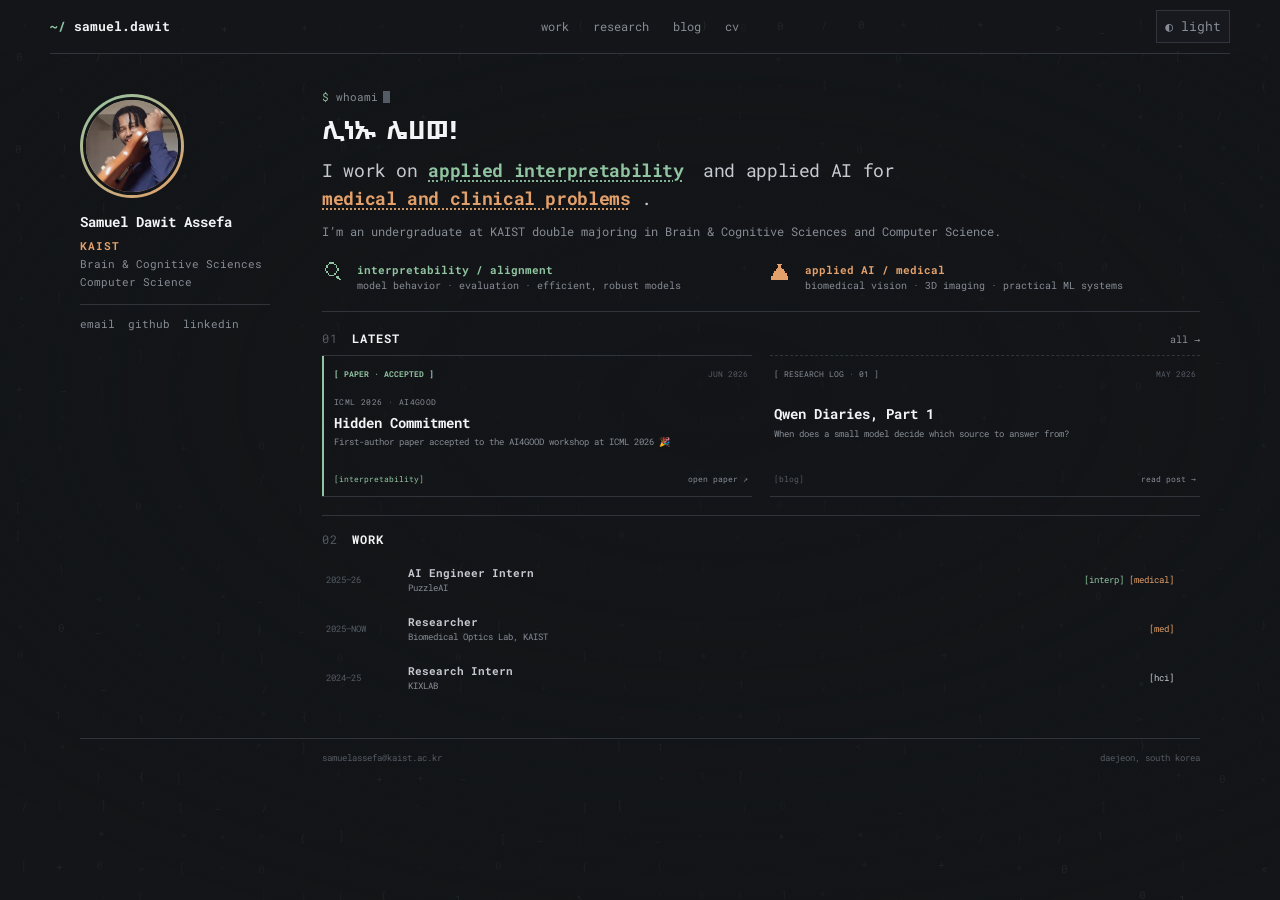
==== index.html @ a31454d2 "Add signal sweep interactions" ====
<!doctype html>
<html lang="en">
  <head>
    <meta charset="utf-8">
    <meta name="viewport" content="width=device-width, initial-scale=1">
    <meta name="description" content="Samuel Dawit Assefa — applied interpretability and applied AI research.">
    <title>Samuel Dawit Assefa</title>
    <link rel="stylesheet" href="/home.css?v=6">
  </head>
  <body>
    <div class="scramble-field" aria-hidden="true"></div>
    <div class="theme-wipe" aria-hidden="true"><span>switching palette...</span></div>

    <header class="topbar">
      <a class="wordmark" href="#top"><span class="prompt">~/</span> samuel.dawit</a>
      <nav aria-label="Primary navigation">
        <a href="#work" data-signal="work">work</a>
        <a href="#latest" data-signal="research">research</a>
        <a href="/blog/">blog</a>
        <a href="/assets/Samuel_Dawit_Assefa_CV.pdf?v=2">cv</a>
      </nav>
      <button class="theme-toggle" type="button" aria-label="Switch to light mode"><span aria-hidden="true">◐</span><span class="theme-text">light</span></button>
    </header>

    <main class="shell" id="top">
      <aside class="identity">
        <a class="avatar-frame" href="#top" aria-label="Samuel Dawit Assefa — home">
          <img src="/assets/profile.jpg" width="112" height="112" alt="Samuel Dawit Assefa">
        </a>
        <div>
          <a class="name" href="#top">Samuel Dawit Assefa</a>
          <p><strong>KAIST</strong><br>Brain &amp; Cognitive Sciences<br>Computer Science</p>
        </div>
        <div class="links">
          <a href="mailto:samuelassefa@kaist.ac.kr">email</a>
          <a href="https://github.com/sammythedude">github</a>
          <a href="https://www.linkedin.com/in/samuel-dawit-assefa">linkedin</a>
        </div>
      </aside>

      <div class="content">
        <section class="intro" aria-labelledby="hello-title">
          <div class="console-line"><span class="prompt">$</span> whoami<span class="cursor" aria-hidden="true"></span></div>
          <h1 id="hello-title" class="intro-scramble" lang="am">ሰላም አለም!</h1>
          <p class="plain-intro">I work on <span class="interp scramble" data-scramble="interp/alignment">applied interpretability</span> and applied AI for <span class="bio scramble" data-scramble="medical ai">medical and clinical problems</span>.</p>
          <p class="bio-line">I’m an undergraduate at KAIST double majoring in Brain &amp; Cognitive Sciences and Computer Science.</p>

          <div class="threads" id="research" aria-label="Research areas">
            <div class="thread interp">
              <svg class="pixel-icon" viewBox="0 0 16 16" aria-hidden="true">
                <rect x="5" y="1" width="4" height="1"/><rect x="4" y="2" width="1" height="1"/><rect x="9" y="2" width="1" height="1"/><rect x="3" y="3" width="1" height="1"/><rect x="10" y="3" width="1" height="1"/><rect x="3" y="4" width="1" height="1"/><rect x="10" y="4" width="1" height="1"/><rect x="2" y="5" width="1" height="1"/><rect x="11" y="5" width="1" height="1"/><rect x="2" y="6" width="1" height="1"/><rect x="11" y="6" width="1" height="1"/><rect x="3" y="7" width="1" height="1"/><rect x="10" y="7" width="1" height="1"/><rect x="3" y="8" width="1" height="1"/><rect x="10" y="8" width="1" height="1"/><rect x="4" y="9" width="1" height="1"/><rect x="9" y="9" width="1" height="1"/><rect x="5" y="10" width="4" height="1"/><rect x="10" y="11" width="2" height="1"/><rect x="11" y="12" width="2" height="1"/><rect x="12" y="13" width="2" height="1"/>
              </svg>
              <div><strong>interpretability / alignment</strong><span>model behavior · evaluation · efficient, robust models</span></div>
            </div>
            <div class="thread bio">
              <svg class="pixel-icon" viewBox="0 0 16 16" aria-hidden="true">
                <rect x="5" y="2" width="4" height="1"/><rect x="6" y="3" width="2" height="1"/><rect x="6" y="4" width="2" height="1"/><rect x="5" y="5" width="4" height="1"/><rect x="4" y="6" width="6" height="1"/><rect x="3" y="7" width="8" height="1"/><rect x="3" y="8" width="8" height="1"/><rect x="2" y="9" width="10" height="1"/><rect x="2" y="10" width="10" height="1"/><rect x="1" y="11" width="12" height="1"/><rect x="1" y="12" width="12" height="1"/><rect x="1" y="13" width="12" height="1"/>
              </svg>
              <div><strong>applied AI / medical</strong><span>biomedical vision · 3D imaging · practical ML systems</span></div>
            </div>
          </div>
        </section>

        <div class="information-grid">
          <section class="pane latest signal-target" id="latest" aria-labelledby="latest-title">
            <div class="pane-title"><h2 id="latest-title"><span>01</span> latest</h2><a href="/blog/">all →</a></div>
            <div class="latest-posts">
              <a class="post-entry accepted-post linked-interp" href="https://openreview.net/forum?id=ldaR8qyupo&amp;noteId=ldaR8qyupo">
                <div class="post-meta"><span>[ paper · accepted ]</span><time>jun 2026</time></div>
                <div class="post-kicker">ICML 2026 · AI4GOOD</div>
                <h3>Hidden Commitment</h3>
                <p>First-author paper accepted to the AI4GOOD workshop at ICML 2026 🎉</p>
                <div class="post-footer"><span class="interp">[interpretability]</span><b>open paper ↗</b></div>
              </a>
              <a class="post-entry blog-post" href="/blog/qwen-diaries-part-1.html">
                <div class="post-meta"><span>[ research log · 01 ]</span><time>may 2026</time></div>
                <h3>Qwen Diaries, Part 1</h3>
                <p>When does a small model decide which source to answer from?</p>
                <div class="post-footer"><span>[blog]</span><b>read post →</b></div>
              </a>
            </div>
          </section>

          <section class="pane signal-target" id="work" aria-labelledby="work-title">
            <div class="pane-title"><h2 id="work-title"><span>02</span> work</h2></div>
            <a class="row" href="https://www.puzzle-ai.com/en" target="_blank" rel="noopener noreferrer"><time>2025—26</time><span><strong>AI Engineer Intern</strong><small>PuzzleAI</small></span><span class="dual-tags"><em class="interp">[interp]</em><em class="bio">[medical]</em></span><b aria-hidden="true">↗</b></a>
            <a class="row" href="https://bmokaist.wordpress.com/" target="_blank" rel="noopener noreferrer"><time>2025—now</time><span><strong>Researcher</strong><small>Biomedical Optics Lab, KAIST</small></span><em class="bio">[med]</em><b aria-hidden="true">↗</b></a>
            <a class="row" href="https://www.kixlab.org/" target="_blank" rel="noopener noreferrer"><time>2024—25</time><span><strong>Research Intern</strong><small>KIXLAB</small></span><em>[hci]</em><b aria-hidden="true">↗</b></a>
          </section>

        </div>
      </div>
    </main>

    <footer><span>samuelassefa@kaist.ac.kr</span><span>daejeon, south korea</span></footer>
    <script src="/assets/home.js?v=4"></script>
  </body>
</html>
---- home.css ----
@font-face { font-family: "Roboto Mono"; src: url("/assets/fonts/roboto-mono-regular.ttf") format("truetype"); font-weight: 400; font-display: swap; }
@font-face { font-family: "Roboto Mono"; src: url("/assets/fonts/roboto-mono-700.ttf") format("truetype"); font-weight: 700; font-display: swap; }
@font-face { font-family: "Adwa"; src: url("/assets/fonts/Adwa-Bold.ttf") format("truetype"); font-weight: 700; font-display: swap; }

:root {
  color-scheme: dark;
  --bg: #131518; --panel: rgba(25, 27, 31, .88); --ink: #f2f4f6; --text: #c6cad0;
  --muted: #878d96; --faint: #555b64; --line: #30343b;
  --interp: #91c5a2; --interp-soft: rgba(145, 197, 162, .08);
  --bio: #e3a06b; --bio-soft: rgba(227, 160, 107, .08);
  --char: rgba(189, 198, 207, .105); --char-hot: rgba(145, 197, 162, .32); --veil-opacity: 1;
}

:root[data-theme="light"] {
  color-scheme: light;
  --bg: #f4f2ec; --panel: rgba(250, 249, 245, .91); --ink: #191c1b; --text: #3f4642;
  --muted: #737b76; --faint: #a2a8a3; --line: #d6d4cc;
  --interp: #276e4d; --interp-soft: rgba(39, 110, 77, .07);
  --bio: #a5561f; --bio-soft: rgba(165, 86, 31, .07);
  --char: rgba(31, 42, 35, .125); --char-hot: rgba(39, 110, 77, .32); --veil-opacity: .72;
}

* { box-sizing: border-box; }
html { scroll-behavior: smooth; }
body { margin: 0; min-height: 100vh; isolation: isolate; background: var(--bg); color: var(--text); font: 400 13px/1.55 "Roboto Mono", ui-monospace, monospace; transition: background .25s, color .25s; }
body::before { content: ""; position: fixed; inset: 54px 0 0; z-index: -1; pointer-events: none; opacity: var(--veil-opacity); background: radial-gradient(ellipse 82% 72% at 56% 40%, color-mix(in srgb, var(--bg) 64%, transparent) 0%, color-mix(in srgb, var(--bg) 60%, transparent) 24%, color-mix(in srgb, var(--bg) 50%, transparent) 43%, color-mix(in srgb, var(--bg) 34%, transparent) 62%, color-mix(in srgb, var(--bg) 16%, transparent) 78%, transparent 94%); backdrop-filter: blur(.35px); }
a { color: inherit; text-decoration: none; }
button { font: inherit; }
::selection { background: var(--interp); color: var(--bg); }

.scramble-field { position: fixed; inset: 0; z-index: -2; overflow: hidden; pointer-events: none; color: var(--char); font-size: 11px; line-height: 18px; letter-spacing: 8px; user-select: none; }
.scramble-char { position: absolute; width: 12px; height: 18px; text-align: center; transition: color 140ms ease, opacity 140ms ease, text-shadow 140ms ease; }
.scramble-char.hot { color: var(--char-hot); opacity: .72 !important; text-shadow: 0 0 8px currentColor; }
.message-matrix { --matrix-cols: 36; position: absolute; z-index: 3; display: grid; grid-template-columns: repeat(var(--matrix-cols), 9px); grid-auto-rows: 13px; width: max-content; translate: -50% -50%; opacity: 0; letter-spacing: 0; mask-image: radial-gradient(ellipse 82% 92% at center, #000 7%, rgba(0,0,0,.78) 34%, rgba(0,0,0,.46) 61%, rgba(0,0,0,.14) 83%, transparent 100%); }
.message-matrix.is-revealing { animation: matrix-resolve 3.6s ease-in-out both; }
.matrix-cell { width: 9px; height: 13px; color: var(--char); font-size: 8px; line-height: 13px; text-align: center; opacity: .26; }
.matrix-cell.matrix-letter { color: color-mix(in srgb, var(--interp) 68%, var(--ink)); opacity: .9; font-size: 10px; font-weight: 700; text-shadow: 0 0 5px color-mix(in srgb, var(--interp) 38%, transparent); animation: matrix-letter-glow 1.7s ease-in-out infinite; }
.message-matrix.is-warm .matrix-letter { color: color-mix(in srgb, var(--bio) 68%, var(--ink)); text-shadow: 0 0 5px color-mix(in srgb, var(--bio) 36%, transparent); }
@keyframes matrix-resolve {
  0% { opacity: 0; }
  15% { opacity: .24; }
  28% { opacity: .78; }
  72% { opacity: .78; }
  88% { opacity: .22; }
  100% { opacity: 0; }
}
@keyframes matrix-letter-glow {
  0%, 100% { filter: brightness(.9); }
  50% { filter: brightness(1.35); }
}
.theme-wipe { position: fixed; inset: 0; z-index: 100; display: grid; place-items: center; pointer-events: none; opacity: 0; color: var(--ink); background-color: var(--bg); background-image: repeating-conic-gradient(from 45deg, color-mix(in srgb, var(--ink) 12%, transparent) 0 25%, transparent 0 50%); background-size: 6px 6px; }
.theme-wipe span { padding: 5px 8px; border: 1px solid var(--line); background: var(--bg); font-size: 9px; text-transform: uppercase; letter-spacing: .1em; }
body.theme-switching .theme-wipe { animation: dither-switch .62s steps(8, end); }
@keyframes dither-switch {
  0% { opacity: 0; clip-path: inset(0 0 100% 0); }
  22% { opacity: .72; clip-path: inset(0 0 48% 0); }
  48% { opacity: .42; clip-path: inset(0); }
  100% { opacity: 0; clip-path: inset(100% 0 0 0); }
}

.topbar { position: relative; z-index: 10; height: 54px; display: grid; grid-template-columns: 1fr auto 1fr; align-items: center; width: min(1180px, calc(100% - 40px)); margin: auto; border-bottom: 1px solid var(--line); }
.wordmark { color: var(--ink); font-weight: 700; }
.prompt { color: var(--interp); }
.topbar nav { display: flex; gap: 24px; }
.topbar nav a { color: var(--muted); font-size: 12px; }
.topbar nav a:hover { color: var(--ink); }
.theme-toggle { justify-self: end; display: flex; gap: 8px; align-items: center; padding: 5px 8px; border: 1px solid var(--line); border-radius: 0; background: var(--panel); color: var(--muted); cursor: pointer; }
.theme-toggle:hover { color: var(--ink); border-color: var(--muted); }

.shell { width: min(1120px, calc(100% - 40px)); margin: 0 auto; padding: 34px 0 24px; display: grid; grid-template-columns: 190px minmax(0, 1fr); gap: 52px; }
.identity { align-self: start; display: grid; gap: 13px; padding-top: 6px; }
.avatar-frame { display: block; width: 104px; height: 104px; padding: 3px; border-radius: 50%; background: linear-gradient(145deg, var(--interp), var(--bio)); transition: box-shadow .2s ease; }
.avatar-frame:hover { box-shadow: 0 0 18px -3px color-mix(in srgb, var(--interp) 52%, transparent), 0 0 20px -3px color-mix(in srgb, var(--bio) 48%, transparent); }
.avatar-frame img { display: block; width: 100%; height: 100%; object-fit: cover; object-position: 38% 30%; border: 3px solid var(--bg); border-radius: 50%; filter: saturate(.85); }
.name { color: var(--ink); font-weight: 700; font-size: 14px; }
.identity p { margin: 4px 0 0; color: var(--muted); font-size: 11px; line-height: 1.65; }
.identity p strong { color: var(--bio); letter-spacing: .08em; }
.links { display: flex; flex-wrap: wrap; gap: 6px 13px; padding-top: 10px; border-top: 1px solid var(--line); }
.links a { color: var(--muted); font-size: 11px; }
.links a:hover { color: var(--ink); text-decoration: underline; text-underline-offset: 3px; }

.content { min-width: 0; }
.intro { padding: 0 0 18px; border-bottom: 1px solid var(--line); }
.console-line { color: var(--muted); font-size: 11px; }
.cursor { display: inline-block; width: 7px; height: 12px; margin-left: 5px; vertical-align: -2px; background: var(--faint); animation: blink 1s steps(1) infinite; }
@keyframes blink { 50% { opacity: 0; } }
h1 { min-height: 1.25em; margin: 9px 0 12px; color: var(--ink); font: 700 25px/1.25 "Adwa", "Roboto Mono", monospace; }
.plain-intro { max-width: 800px; margin: 0; color: var(--text); font-size: clamp(15px, 1.5vw, 18px); line-height: 1.55; letter-spacing: -.02em; }
.plain-intro .interp, .plain-intro .bio { font-weight: 700; cursor: help; text-decoration: underline dotted; text-underline-offset: 3px; }
.plain-intro .scramble { display: inline-block; width: var(--scramble-width); white-space: nowrap; }
.interp { color: var(--interp); }
.bio { color: var(--bio); }
.bio-line { max-width: 810px; margin: 9px 0 0; color: var(--muted); font-size: 12px; }

.threads { display: grid; grid-template-columns: 1fr 1fr; gap: 18px; margin-top: 20px; }
.thread { display: grid; grid-template-columns: 25px 1fr; gap: 10px; transition: opacity .18s, text-shadow .18s; }
.pixel-icon { width: 22px; height: 22px; fill: currentColor; shape-rendering: crispEdges; }
.thread strong { display: block; font-size: 11px; }
.thread span { display: block; color: var(--muted); font-size: 10px; }
body.lit-interp .interp, body.lit-bio .bio { text-shadow: 0 0 13px currentColor; }
body.lit-interp .bio, body.lit-bio .interp { opacity: .28; text-shadow: none; }

.information-grid { display: grid; grid-template-columns: 1fr; }
.pane { min-width: 0; padding: 14px 0 12px; }
.signal-target { --signal-color: var(--interp); position: relative; isolation: isolate; }
#work.signal-target { --signal-color: color-mix(in srgb, var(--interp) 52%, var(--bio)); }
.signal-target::before, .signal-target::after { content: ""; position: absolute; inset: 0; z-index: -1; pointer-events: none; opacity: 0; }
.signal-target::before { background: linear-gradient(90deg, transparent 0 39%, color-mix(in srgb, var(--signal-color) 11%, transparent) 47%, color-mix(in srgb, var(--signal-color) 18%, transparent) 50%, color-mix(in srgb, var(--signal-color) 11%, transparent) 53%, transparent 61% 100%); }
.signal-target::after { background-image: radial-gradient(circle, var(--signal-color) 0 1px, transparent 1.5px); background-size: 25px 21px; mask-image: linear-gradient(90deg, transparent 0, #000 40%, #000 60%, transparent 100%); }
.signal-target.is-signaling::before { animation: signal-sweep 1.25s steps(12, end) both; }
.signal-target.is-signaling::after { animation: signal-pixels 1.25s steps(12, end) both; }
@keyframes signal-sweep { 0% { opacity: 0; transform: translateX(-62%); } 18% { opacity: .55; } 72% { opacity: .42; } 100% { opacity: 0; transform: translateX(62%); } }
@keyframes signal-pixels { 0% { opacity: 0; transform: translateX(-58%); } 22% { opacity: .18; } 48% { opacity: .58; } 76% { opacity: .2; } 100% { opacity: 0; transform: translateX(58%); } }
.pane + .pane { border-top: 1px solid var(--line); }
.pane.latest { width: 100%; padding-top: 17px; padding-bottom: 18px; }
.pane-title { display: flex; justify-content: space-between; align-items: baseline; margin-bottom: 7px; }
.pane-title h2 { margin: 0; color: var(--ink); font-size: 12px; text-transform: uppercase; letter-spacing: .08em; }
.pane-title h2 span { color: var(--faint); margin-right: 6px; font-weight: 400; }
.pane-title > a { color: var(--muted); font-size: 10px; }
.pane-title > a:hover { color: var(--ink); }
.row { min-height: 47px; display: grid; grid-template-columns: 72px minmax(0, 1fr) auto 12px; gap: 10px; align-items: center; padding: 7px 4px; border-top: 1px solid var(--line); }
#work .row { border-top: 0; padding-top: 9px; padding-bottom: 9px; }
.latest-posts { display: grid; grid-template-columns: 1fr 1fr; gap: 18px; }
.post-entry { position: relative; min-height: 142px; display: flex; flex-direction: column; padding: 12px 4px 10px; border-top: 1px solid var(--line); border-bottom: 1px solid var(--line); transition: background .18s, border-color .18s; }
.post-entry:hover { background: var(--interp-soft); border-color: color-mix(in srgb, var(--interp) 58%, var(--line)); }
.post-meta { display: flex; justify-content: space-between; color: var(--faint); font-size: 8px; text-transform: uppercase; }
.post-meta span { color: var(--muted); }
.accepted-post .post-meta span { color: var(--interp); font-weight: 700; }
.accepted-post { padding-left: 12px; box-shadow: inset 2px 0 0 var(--interp); }
.blog-post { border-top-style: dashed; }
.post-kicker { margin-top: 16px; color: var(--muted); font-size: 8px; letter-spacing: .05em; text-transform: uppercase; }
.post-entry h3 { margin: 6px 0 4px; color: var(--ink); font-size: 14px; line-height: 1.2; }
.blog-post h3 { margin-top: 26px; }
.post-entry p { margin: 0; color: var(--muted); font-size: 9px; line-height: 1.45; }
.post-footer { display: flex; justify-content: space-between; align-items: baseline; gap: 10px; margin-top: auto; color: var(--faint); font-size: 8px; }
.post-footer b { color: var(--muted); font-weight: 400; }
body.lit-interp .linked-interp { background: var(--interp-soft); border-color: color-mix(in srgb, var(--interp) 62%, var(--line)); box-shadow: inset 2px 0 0 var(--interp), 0 0 18px -12px var(--interp); }
.dual-tags { display: flex; gap: 5px; }
a.row:hover { background: var(--interp-soft); }
.row time { color: var(--faint); font-size: 9px; text-transform: uppercase; }
.row strong { display: block; color: var(--text); font-size: 11px; font-weight: 700; white-space: nowrap; overflow: hidden; text-overflow: ellipsis; }
.row small { display: block; color: var(--muted); font-size: 9px; white-space: nowrap; overflow: hidden; text-overflow: ellipsis; }
.row b { color: var(--muted); font-weight: 400; opacity: 0; transition: opacity .15s; }
a.row:hover b, a.row:focus-visible b { opacity: 1; }
.row em { font-size: 9px; font-style: normal; }
.row.featured { box-shadow: inset 2px 0 0 var(--interp); padding-left: 9px; }

footer { width: min(1120px, calc(100% - 40px)); margin: 0 auto; padding: 12px 0 20px 242px; display: flex; justify-content: space-between; color: var(--faint); border-top: 1px solid var(--line); font-size: 9px; }

@media (max-width: 900px) and (min-width: 641px) {
  .topbar nav { gap: 12px; }
  .shell { grid-template-columns: 155px minmax(0, 1fr); gap: 30px; }
  footer { padding-left: 185px; }
  .threads { gap: 10px; }
}

@media (max-width: 640px) {
  .topbar { grid-template-columns: 1fr auto; }
  .topbar nav { display: none; }
  .shell { grid-template-columns: 1fr; gap: 25px; }
  .identity { grid-template-columns: auto 1fr; align-items: center; }
  .links { grid-column: 1 / -1; }
  .threads { grid-template-columns: 1fr; }
  .latest-posts { grid-template-columns: 1fr; gap: 10px; }
  footer { padding-left: 0; }
}

@media (pointer: coarse), (prefers-reduced-motion: reduce) {
  .scramble-field { opacity: .45; }
  .cursor { animation: none; }
  .signal-target.is-signaling::before, .signal-target.is-signaling::after { animation: none; }
  .signal-target.is-signaling::after { opacity: .18; }
}
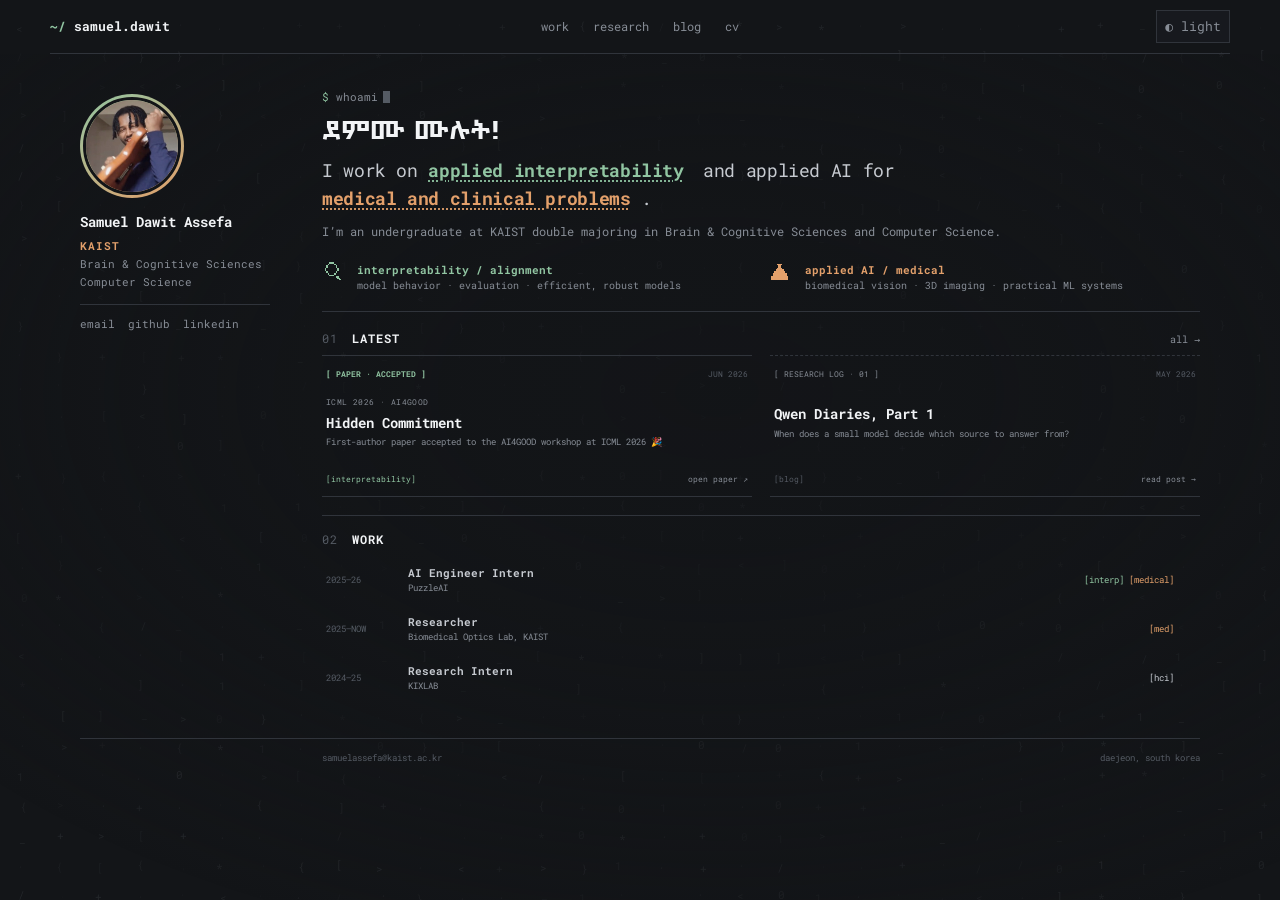
==== commit df11310f: "Speed up matrix animation" ====
--- a/index.html
+++ b/index.html
@@ -5,7 +5,7 @@
     <meta name="viewport" content="width=device-width, initial-scale=1">
     <meta name="description" content="Samuel Dawit Assefa — applied interpretability and applied AI research.">
     <title>Samuel Dawit Assefa</title>
-    <link rel="stylesheet" href="/home.css?v=6">
+    <link rel="stylesheet" href="/home.css?v=7">
   </head>
   <body>
     <div class="scramble-field" aria-hidden="true"></div>
@@ -93,6 +93,6 @@
     </main>
 
     <footer><span>samuelassefa@kaist.ac.kr</span><span>daejeon, south korea</span></footer>
-    <script src="/assets/home.js?v=4"></script>
+    <script src="/assets/home.js?v=5"></script>
   </body>
 </html>
--- a/home.css
+++ b/home.css
@@ -23,12 +23,12 @@
 * { box-sizing: border-box; }
 html { scroll-behavior: smooth; }
 body { margin: 0; min-height: 100vh; isolation: isolate; background: var(--bg); color: var(--text); font: 400 13px/1.55 "Roboto Mono", ui-monospace, monospace; transition: background .25s, color .25s; }
-body::before { content: ""; position: fixed; inset: 54px 0 0; z-index: -1; pointer-events: none; opacity: var(--veil-opacity); background: radial-gradient(ellipse 82% 72% at 56% 40%, color-mix(in srgb, var(--bg) 64%, transparent) 0%, color-mix(in srgb, var(--bg) 60%, transparent) 24%, color-mix(in srgb, var(--bg) 50%, transparent) 43%, color-mix(in srgb, var(--bg) 34%, transparent) 62%, color-mix(in srgb, var(--bg) 16%, transparent) 78%, transparent 94%); backdrop-filter: blur(.35px); }
+body::before { content: ""; position: fixed; inset: 54px 0 0; z-index: -1; pointer-events: none; opacity: var(--veil-opacity); background: radial-gradient(ellipse 82% 72% at 56% 40%, color-mix(in srgb, var(--bg) 64%, transparent) 0%, color-mix(in srgb, var(--bg) 60%, transparent) 24%, color-mix(in srgb, var(--bg) 50%, transparent) 43%, color-mix(in srgb, var(--bg) 34%, transparent) 62%, color-mix(in srgb, var(--bg) 16%, transparent) 78%, transparent 94%); }
 a { color: inherit; text-decoration: none; }
 button { font: inherit; }
 ::selection { background: var(--interp); color: var(--bg); }
 
-.scramble-field { position: fixed; inset: 0; z-index: -2; overflow: hidden; pointer-events: none; color: var(--char); font-size: 11px; line-height: 18px; letter-spacing: 8px; user-select: none; }
+.scramble-field { position: fixed; inset: 0; z-index: -2; overflow: hidden; contain: strict; pointer-events: none; color: var(--char); font-size: 11px; line-height: 18px; letter-spacing: 8px; user-select: none; }
 .scramble-char { position: absolute; width: 12px; height: 18px; text-align: center; transition: color 140ms ease, opacity 140ms ease, text-shadow 140ms ease; }
 .scramble-char.hot { color: var(--char-hot); opacity: .72 !important; text-shadow: 0 0 8px currentColor; }
 .message-matrix { --matrix-cols: 36; position: absolute; z-index: 3; display: grid; grid-template-columns: repeat(var(--matrix-cols), 9px); grid-auto-rows: 13px; width: max-content; translate: -50% -50%; opacity: 0; letter-spacing: 0; mask-image: radial-gradient(ellipse 82% 92% at center, #000 7%, rgba(0,0,0,.78) 34%, rgba(0,0,0,.46) 61%, rgba(0,0,0,.14) 83%, transparent 100%); }
@@ -126,7 +126,7 @@
 .post-meta { display: flex; justify-content: space-between; color: var(--faint); font-size: 8px; text-transform: uppercase; }
 .post-meta span { color: var(--muted); }
 .accepted-post .post-meta span { color: var(--interp); font-weight: 700; }
-.accepted-post { padding-left: 12px; box-shadow: inset 2px 0 0 var(--interp); }
+.accepted-post { padding-left: 4px; }
 .blog-post { border-top-style: dashed; }
 .post-kicker { margin-top: 16px; color: var(--muted); font-size: 8px; letter-spacing: .05em; text-transform: uppercase; }
 .post-entry h3 { margin: 6px 0 4px; color: var(--ink); font-size: 14px; line-height: 1.2; }
@@ -134,7 +134,7 @@
 .post-entry p { margin: 0; color: var(--muted); font-size: 9px; line-height: 1.45; }
 .post-footer { display: flex; justify-content: space-between; align-items: baseline; gap: 10px; margin-top: auto; color: var(--faint); font-size: 8px; }
 .post-footer b { color: var(--muted); font-weight: 400; }
-body.lit-interp .linked-interp { background: var(--interp-soft); border-color: color-mix(in srgb, var(--interp) 62%, var(--line)); box-shadow: inset 2px 0 0 var(--interp), 0 0 18px -12px var(--interp); }
+body.lit-interp .linked-interp { background: var(--interp-soft); border-color: color-mix(in srgb, var(--interp) 62%, var(--line)); box-shadow: 0 0 18px -12px var(--interp); }
 .dual-tags { display: flex; gap: 5px; }
 a.row:hover { background: var(--interp-soft); }
 .row time { color: var(--faint); font-size: 9px; text-transform: uppercase; }
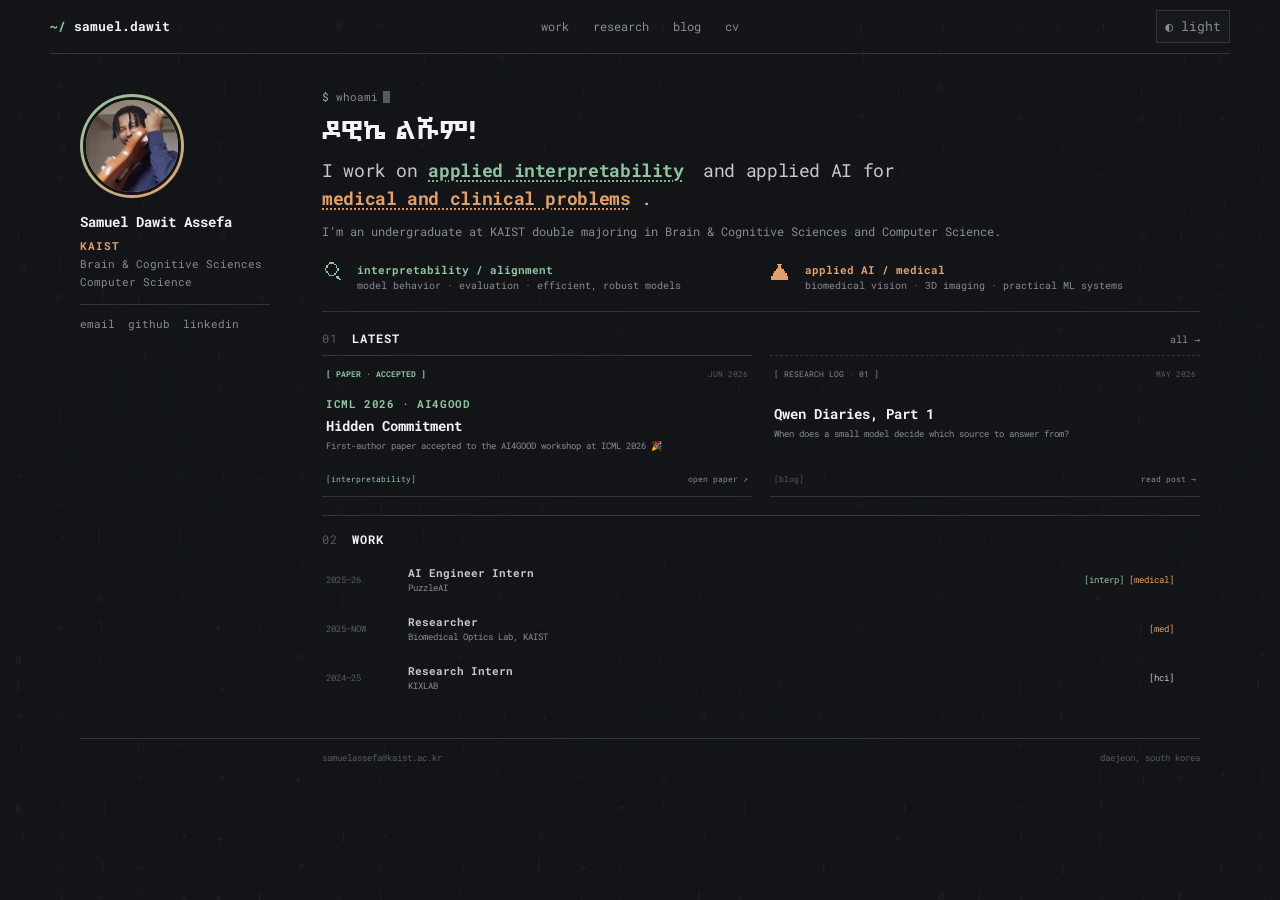
==== commit 8a4e2e54: "Emphasize paper venue" ====
--- a/index.html
+++ b/index.html
@@ -5,7 +5,7 @@
     <meta name="viewport" content="width=device-width, initial-scale=1">
     <meta name="description" content="Samuel Dawit Assefa — applied interpretability and applied AI research.">
     <title>Samuel Dawit Assefa</title>
-    <link rel="stylesheet" href="/home.css?v=7">
+    <link rel="stylesheet" href="/home.css?v=8">
   </head>
   <body>
     <div class="scramble-field" aria-hidden="true"></div>
--- a/home.css
+++ b/home.css
@@ -128,7 +128,7 @@
 .accepted-post .post-meta span { color: var(--interp); font-weight: 700; }
 .accepted-post { padding-left: 4px; }
 .blog-post { border-top-style: dashed; }
-.post-kicker { margin-top: 16px; color: var(--muted); font-size: 8px; letter-spacing: .05em; text-transform: uppercase; }
+.post-kicker { margin-top: 15px; color: var(--interp); font-size: 11px; font-weight: 700; letter-spacing: .055em; text-transform: uppercase; }
 .post-entry h3 { margin: 6px 0 4px; color: var(--ink); font-size: 14px; line-height: 1.2; }
 .blog-post h3 { margin-top: 26px; }
 .post-entry p { margin: 0; color: var(--muted); font-size: 9px; line-height: 1.45; }
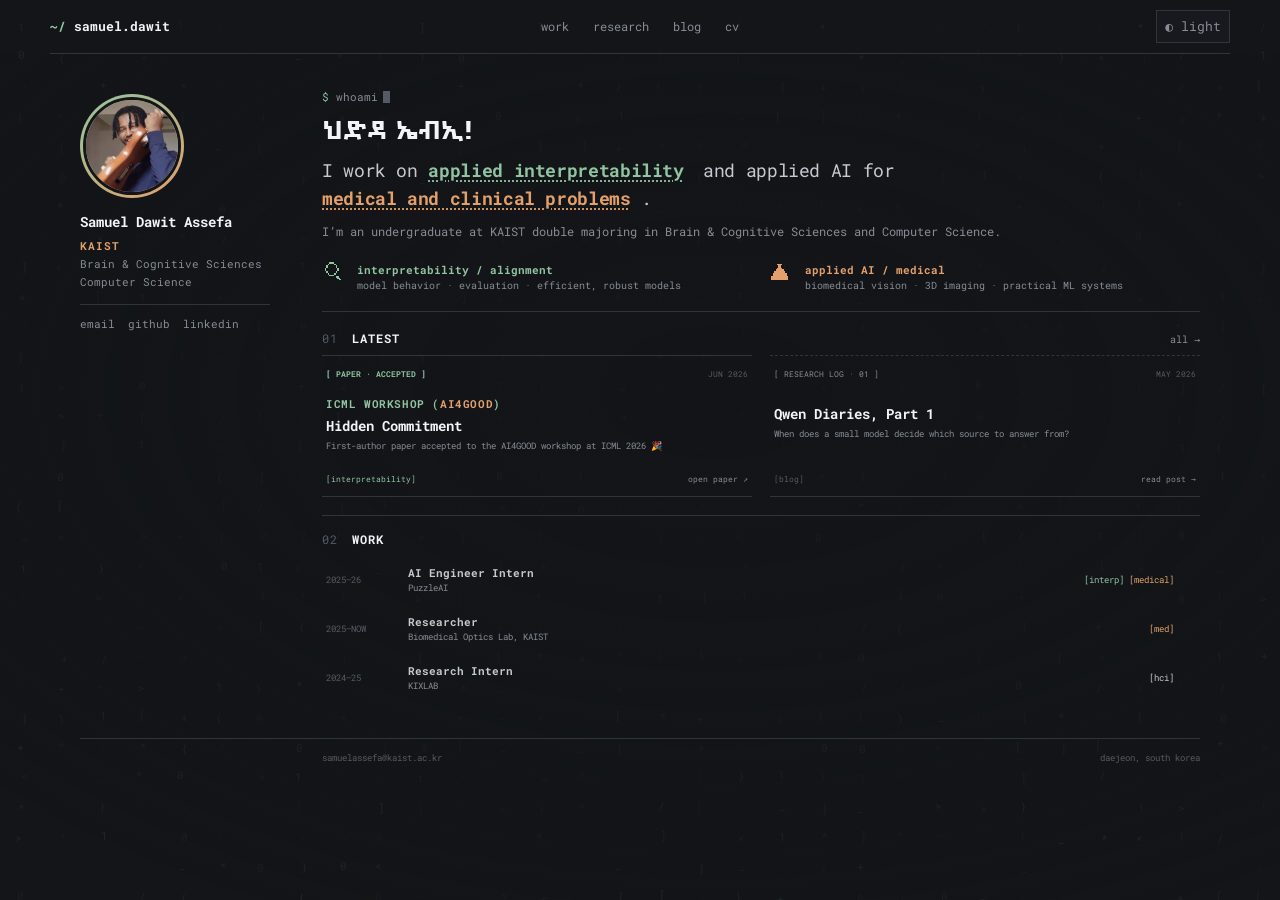
==== commit 1fded1fd: "Clarify workshop venue" ====
--- a/index.html
+++ b/index.html
@@ -5,7 +5,7 @@
     <meta name="viewport" content="width=device-width, initial-scale=1">
     <meta name="description" content="Samuel Dawit Assefa — applied interpretability and applied AI research.">
     <title>Samuel Dawit Assefa</title>
-    <link rel="stylesheet" href="/home.css?v=8">
+    <link rel="stylesheet" href="/home.css?v=9">
   </head>
   <body>
     <div class="scramble-field" aria-hidden="true"></div>
@@ -67,7 +67,7 @@
             <div class="latest-posts">
               <a class="post-entry accepted-post linked-interp" href="https://openreview.net/forum?id=ldaR8qyupo&amp;noteId=ldaR8qyupo">
                 <div class="post-meta"><span>[ paper · accepted ]</span><time>jun 2026</time></div>
-                <div class="post-kicker">ICML 2026 · AI4GOOD</div>
+                <div class="post-kicker">ICML Workshop (<span>AI4GOOD</span>)</div>
                 <h3>Hidden Commitment</h3>
                 <p>First-author paper accepted to the AI4GOOD workshop at ICML 2026 🎉</p>
                 <div class="post-footer"><span class="interp">[interpretability]</span><b>open paper ↗</b></div>
--- a/home.css
+++ b/home.css
@@ -129,6 +129,7 @@
 .accepted-post { padding-left: 4px; }
 .blog-post { border-top-style: dashed; }
 .post-kicker { margin-top: 15px; color: var(--interp); font-size: 11px; font-weight: 700; letter-spacing: .055em; text-transform: uppercase; }
+.post-kicker span { color: var(--bio); }
 .post-entry h3 { margin: 6px 0 4px; color: var(--ink); font-size: 14px; line-height: 1.2; }
 .blog-post h3 { margin-top: 26px; }
 .post-entry p { margin: 0; color: var(--muted); font-size: 9px; line-height: 1.45; }
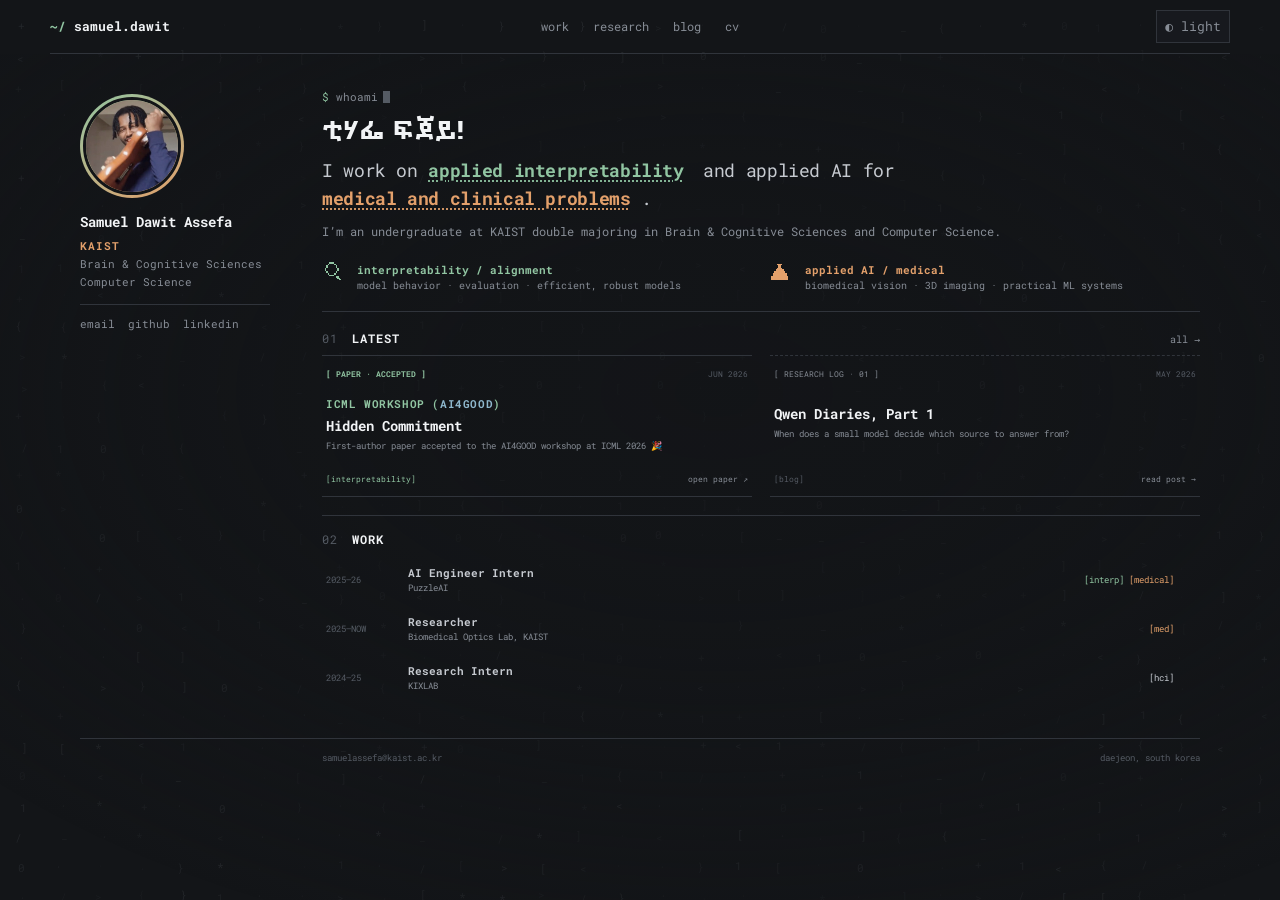
==== commit 9d1e7992: "Refine workshop accent color" ====
--- a/index.html
+++ b/index.html
@@ -5,7 +5,7 @@
     <meta name="viewport" content="width=device-width, initial-scale=1">
     <meta name="description" content="Samuel Dawit Assefa — applied interpretability and applied AI research.">
     <title>Samuel Dawit Assefa</title>
-    <link rel="stylesheet" href="/home.css?v=9">
+    <link rel="stylesheet" href="/home.css?v=10">
   </head>
   <body>
     <div class="scramble-field" aria-hidden="true"></div>
--- a/home.css
+++ b/home.css
@@ -7,7 +7,7 @@
   --bg: #131518; --panel: rgba(25, 27, 31, .88); --ink: #f2f4f6; --text: #c6cad0;
   --muted: #878d96; --faint: #555b64; --line: #30343b;
   --interp: #91c5a2; --interp-soft: rgba(145, 197, 162, .08);
-  --bio: #e3a06b; --bio-soft: rgba(227, 160, 107, .08);
+  --bio: #e3a06b; --bio-soft: rgba(227, 160, 107, .08); --venue: #8eb7cc;
   --char: rgba(189, 198, 207, .105); --char-hot: rgba(145, 197, 162, .32); --veil-opacity: 1;
 }
 
@@ -16,7 +16,7 @@
   --bg: #f4f2ec; --panel: rgba(250, 249, 245, .91); --ink: #191c1b; --text: #3f4642;
   --muted: #737b76; --faint: #a2a8a3; --line: #d6d4cc;
   --interp: #276e4d; --interp-soft: rgba(39, 110, 77, .07);
-  --bio: #a5561f; --bio-soft: rgba(165, 86, 31, .07);
+  --bio: #a5561f; --bio-soft: rgba(165, 86, 31, .07); --venue: #3f7189;
   --char: rgba(31, 42, 35, .125); --char-hot: rgba(39, 110, 77, .32); --veil-opacity: .72;
 }
 
@@ -129,7 +129,7 @@
 .accepted-post { padding-left: 4px; }
 .blog-post { border-top-style: dashed; }
 .post-kicker { margin-top: 15px; color: var(--interp); font-size: 11px; font-weight: 700; letter-spacing: .055em; text-transform: uppercase; }
-.post-kicker span { color: var(--bio); }
+.post-kicker span { color: var(--venue); }
 .post-entry h3 { margin: 6px 0 4px; color: var(--ink); font-size: 14px; line-height: 1.2; }
 .blog-post h3 { margin-top: 26px; }
 .post-entry p { margin: 0; color: var(--muted); font-size: 9px; line-height: 1.45; }
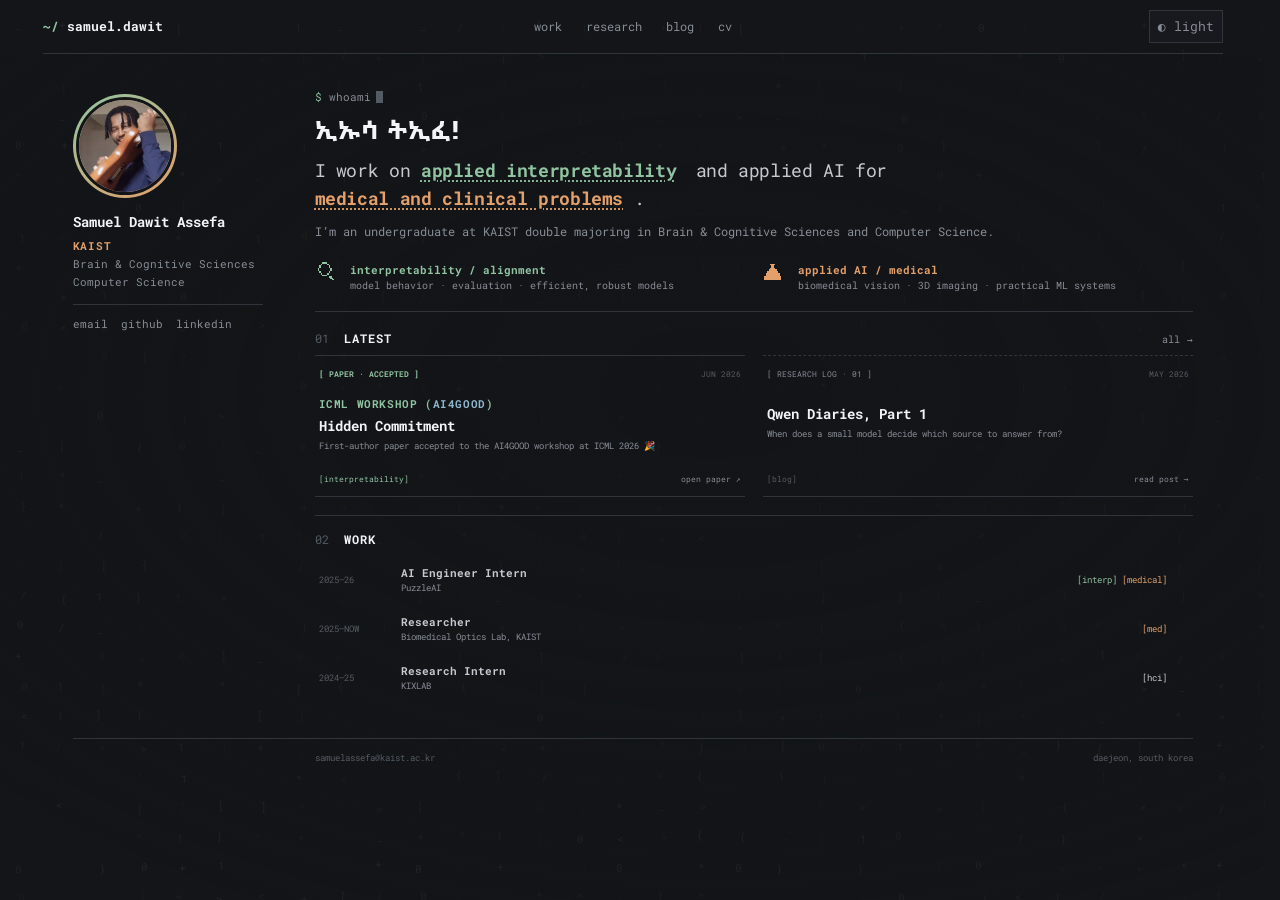
==== commit daf30ca6: "Stabilize theme wipe layout" ====
--- a/index.html
+++ b/index.html
@@ -5,7 +5,7 @@
     <meta name="viewport" content="width=device-width, initial-scale=1">
     <meta name="description" content="Samuel Dawit Assefa — applied interpretability and applied AI research.">
     <title>Samuel Dawit Assefa</title>
-    <link rel="stylesheet" href="/home.css?v=10">
+    <link rel="stylesheet" href="/home.css?v=11">
   </head>
   <body>
     <div class="scramble-field" aria-hidden="true"></div>
--- a/home.css
+++ b/home.css
@@ -21,8 +21,8 @@
 }
 
 * { box-sizing: border-box; }
-html { scroll-behavior: smooth; }
-body { margin: 0; min-height: 100vh; isolation: isolate; background: var(--bg); color: var(--text); font: 400 13px/1.55 "Roboto Mono", ui-monospace, monospace; transition: background .25s, color .25s; }
+html { scroll-behavior: smooth; scrollbar-gutter: stable; overflow-x: clip; }
+body { margin: 0; min-height: 100vh; isolation: isolate; overflow-x: clip; background: var(--bg); color: var(--text); font: 400 13px/1.55 "Roboto Mono", ui-monospace, monospace; transition: background .25s, color .25s; }
 body::before { content: ""; position: fixed; inset: 54px 0 0; z-index: -1; pointer-events: none; opacity: var(--veil-opacity); background: radial-gradient(ellipse 82% 72% at 56% 40%, color-mix(in srgb, var(--bg) 64%, transparent) 0%, color-mix(in srgb, var(--bg) 60%, transparent) 24%, color-mix(in srgb, var(--bg) 50%, transparent) 43%, color-mix(in srgb, var(--bg) 34%, transparent) 62%, color-mix(in srgb, var(--bg) 16%, transparent) 78%, transparent 94%); }
 a { color: inherit; text-decoration: none; }
 button { font: inherit; }
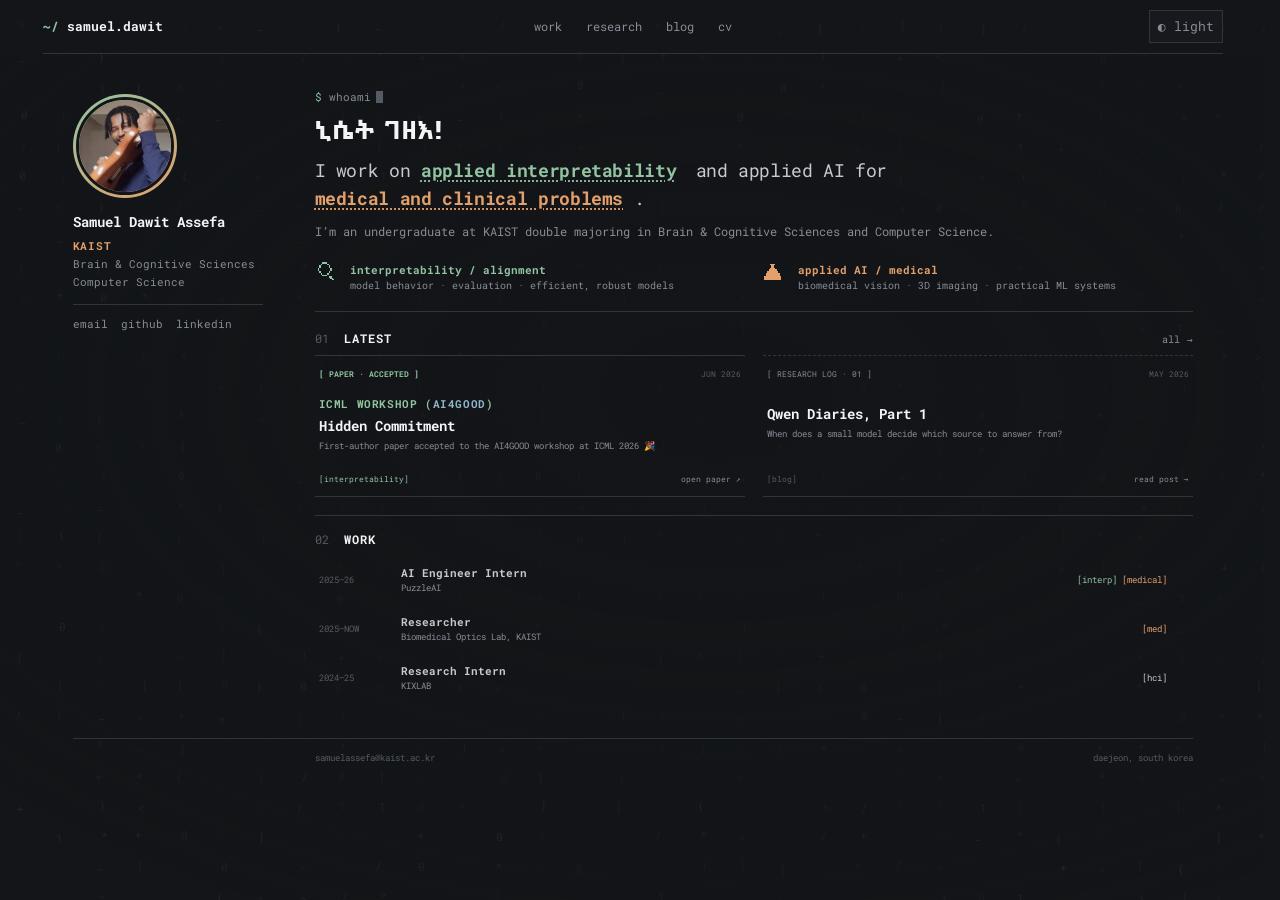
==== commit ddf28358: "Update public CV" ====
--- a/index.html
+++ b/index.html
@@ -17,7 +17,7 @@
         <a href="#work" data-signal="work">work</a>
         <a href="#latest" data-signal="research">research</a>
         <a href="/blog/">blog</a>
-        <a href="/assets/Samuel_Dawit_Assefa_CV.pdf?v=2">cv</a>
+        <a href="/assets/Samuel_Dawit_Assefa_CV.pdf?v=3">cv</a>
       </nav>
       <button class="theme-toggle" type="button" aria-label="Switch to light mode"><span aria-hidden="true">◐</span><span class="theme-text">light</span></button>
     </header>
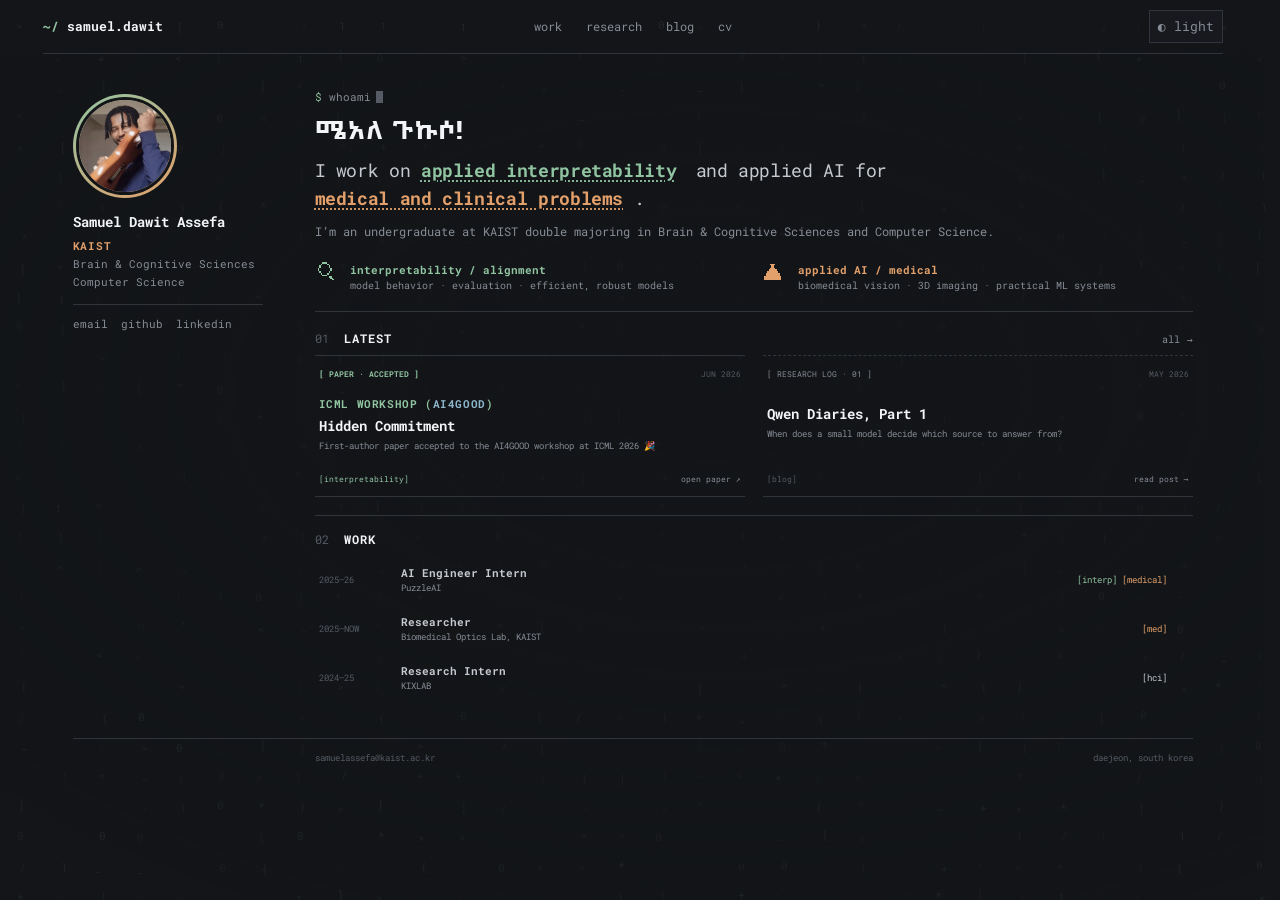
==== commit dc43bf3b: "Update BMOL link" ====
--- a/index.html
+++ b/index.html
@@ -84,7 +84,7 @@
           <section class="pane signal-target" id="work" aria-labelledby="work-title">
             <div class="pane-title"><h2 id="work-title"><span>02</span> work</h2></div>
             <a class="row" href="https://www.puzzle-ai.com/en" target="_blank" rel="noopener noreferrer"><time>2025—26</time><span><strong>AI Engineer Intern</strong><small>PuzzleAI</small></span><span class="dual-tags"><em class="interp">[interp]</em><em class="bio">[medical]</em></span><b aria-hidden="true">↗</b></a>
-            <a class="row" href="https://bmokaist.wordpress.com/" target="_blank" rel="noopener noreferrer"><time>2025—now</time><span><strong>Researcher</strong><small>Biomedical Optics Lab, KAIST</small></span><em class="bio">[med]</em><b aria-hidden="true">↗</b></a>
+            <a class="row" href="https://bmol.kaist.ac.kr/" target="_blank" rel="noopener noreferrer"><time>2025—now</time><span><strong>Researcher</strong><small>Biomedical Optics Lab, KAIST</small></span><em class="bio">[med]</em><b aria-hidden="true">↗</b></a>
             <a class="row" href="https://www.kixlab.org/" target="_blank" rel="noopener noreferrer"><time>2024—25</time><span><strong>Research Intern</strong><small>KIXLAB</small></span><em>[hci]</em><b aria-hidden="true">↗</b></a>
           </section>
 
